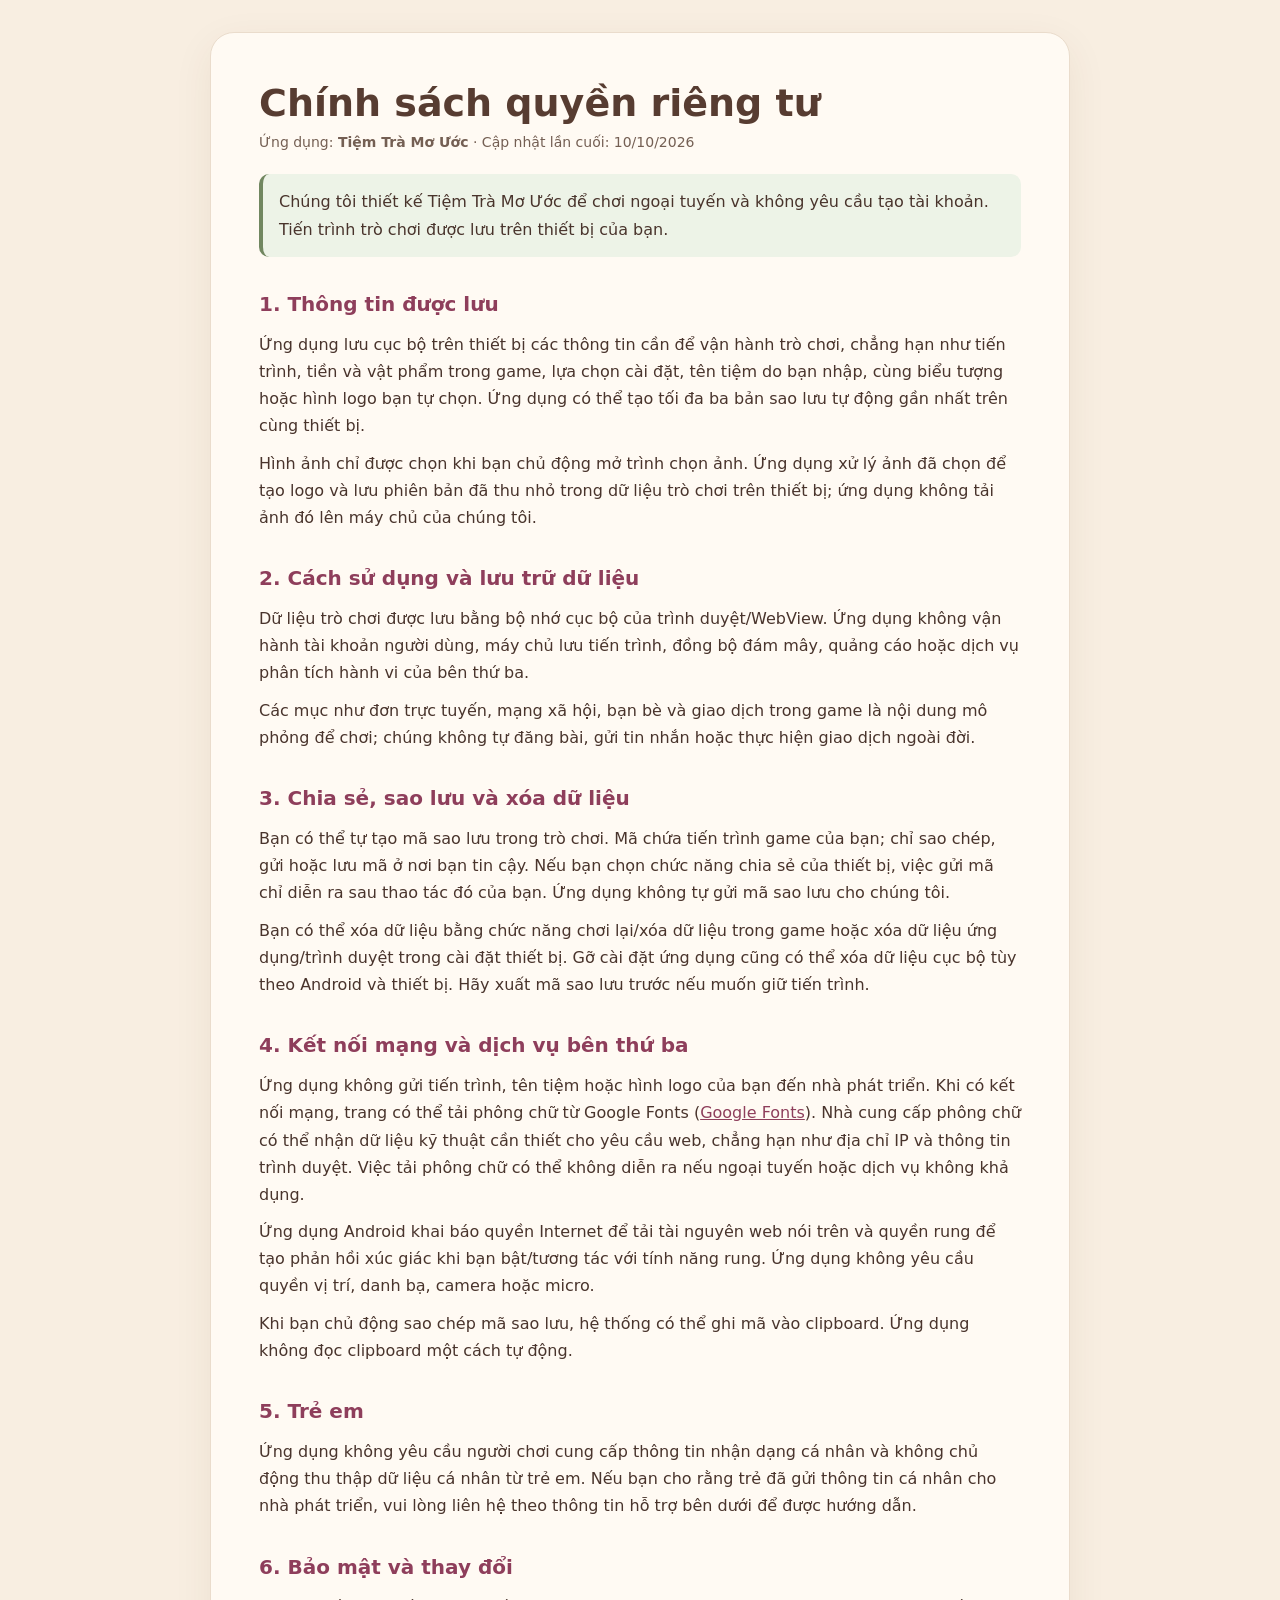
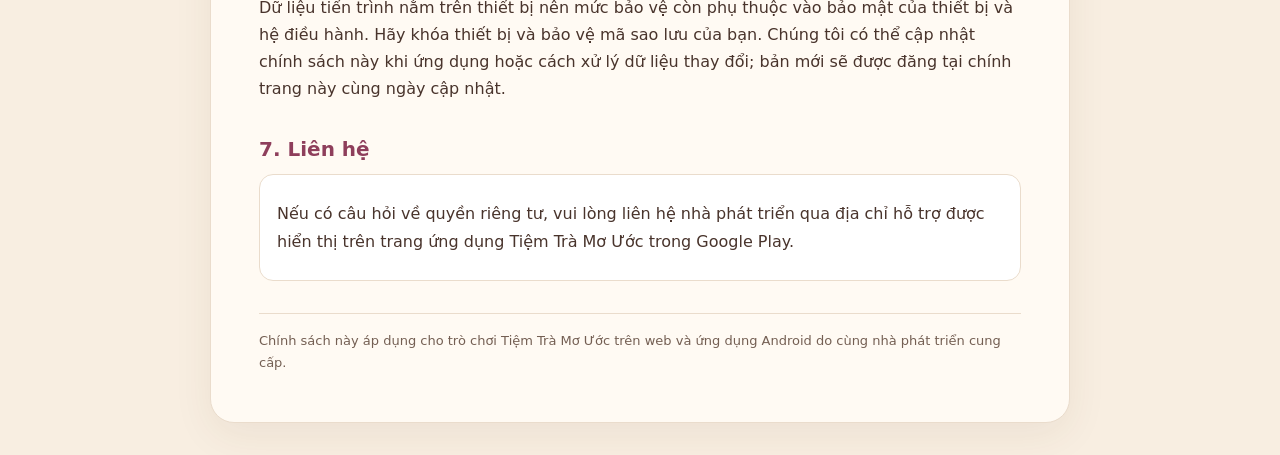
==== privacy-policy.html @ 904a8aa7 "ok" ====
<!doctype html>
<html lang="vi">
<head>
  <meta charset="utf-8">
  <meta name="viewport" content="width=device-width, initial-scale=1">
  <meta name="description" content="Chính sách quyền riêng tư của trò chơi Tiệm Trà Mơ Ước.">
  <meta name="theme-color" content="#fdf3e4">
  <title>Chính sách quyền riêng tư · Tiệm Trà Mơ Ước</title>
  <style>
    :root{color-scheme:light;--ink:#49342c;--muted:#745f53;--pink:#d95d82;--paper:#fffaf3;--line:#eadccc;--green:#718760}
    *{box-sizing:border-box}body{margin:0;background:#f8eee1;color:var(--ink);font:16px/1.7 system-ui,-apple-system,"Segoe UI",sans-serif}
    main{width:min(860px,calc(100% - 32px));margin:32px auto;padding:clamp(22px,5vw,48px);background:var(--paper);border:1px solid var(--line);border-radius:24px;box-shadow:0 12px 40px #55391a12}
    h1{margin:0 0 4px;font-size:clamp(27px,5vw,38px);line-height:1.2;color:#573c31}h2{margin:30px 0 8px;font-size:20px;color:#8e3e5b}p,ul{margin:10px 0}li{padding:3px 0}.updated{color:var(--muted);font-size:14px}.notice{margin:20px 0;padding:14px 16px;border-left:4px solid var(--green);border-radius:10px;background:#edf3e7}.contact{padding:15px 17px;border:1px solid var(--line);border-radius:14px;background:#fff}a{color:#8e3e5b;overflow-wrap:anywhere}footer{margin-top:32px;padding-top:16px;border-top:1px solid var(--line);font-size:13px;color:var(--muted)}
    @media(max-width:520px){main{width:100%;margin:0;border-radius:0;border:0;min-height:100vh}.updated{margin-bottom:20px}}
  </style>
</head>
<body>
<main>
  <header>
    <h1>Chính sách quyền riêng tư</h1>
    <div class="updated">Ứng dụng: <strong>Tiệm Trà Mơ Ước</strong> · Cập nhật lần cuối: 10/10/2026</div>
  </header>

  <div class="notice">Chúng tôi thiết kế Tiệm Trà Mơ Ước để chơi ngoại tuyến và không yêu cầu tạo tài khoản. Tiến trình trò chơi được lưu trên thiết bị của bạn.</div>

  <h2>1. Thông tin được lưu</h2>
  <p>Ứng dụng lưu cục bộ trên thiết bị các thông tin cần để vận hành trò chơi, chẳng hạn như tiến trình, tiền và vật phẩm trong game, lựa chọn cài đặt, tên tiệm do bạn nhập, cùng biểu tượng hoặc hình logo bạn tự chọn. Ứng dụng có thể tạo tối đa ba bản sao lưu tự động gần nhất trên cùng thiết bị.</p>
  <p>Hình ảnh chỉ được chọn khi bạn chủ động mở trình chọn ảnh. Ứng dụng xử lý ảnh đã chọn để tạo logo và lưu phiên bản đã thu nhỏ trong dữ liệu trò chơi trên thiết bị; ứng dụng không tải ảnh đó lên máy chủ của chúng tôi.</p>

  <h2>2. Cách sử dụng và lưu trữ dữ liệu</h2>
  <p>Dữ liệu trò chơi được lưu bằng bộ nhớ cục bộ của trình duyệt/WebView. Ứng dụng không vận hành tài khoản người dùng, máy chủ lưu tiến trình, đồng bộ đám mây, quảng cáo hoặc dịch vụ phân tích hành vi của bên thứ ba.</p>
  <p>Các mục như đơn trực tuyến, mạng xã hội, bạn bè và giao dịch trong game là nội dung mô phỏng để chơi; chúng không tự đăng bài, gửi tin nhắn hoặc thực hiện giao dịch ngoài đời.</p>

  <h2>3. Chia sẻ, sao lưu và xóa dữ liệu</h2>
  <p>Bạn có thể tự tạo mã sao lưu trong trò chơi. Mã chứa tiến trình game của bạn; chỉ sao chép, gửi hoặc lưu mã ở nơi bạn tin cậy. Nếu bạn chọn chức năng chia sẻ của thiết bị, việc gửi mã chỉ diễn ra sau thao tác đó của bạn. Ứng dụng không tự gửi mã sao lưu cho chúng tôi.</p>
  <p>Bạn có thể xóa dữ liệu bằng chức năng chơi lại/xóa dữ liệu trong game hoặc xóa dữ liệu ứng dụng/trình duyệt trong cài đặt thiết bị. Gỡ cài đặt ứng dụng cũng có thể xóa dữ liệu cục bộ tùy theo Android và thiết bị. Hãy xuất mã sao lưu trước nếu muốn giữ tiến trình.</p>

  <h2>4. Kết nối mạng và dịch vụ bên thứ ba</h2>
  <p>Ứng dụng không gửi tiến trình, tên tiệm hoặc hình logo của bạn đến nhà phát triển. Khi có kết nối mạng, trang có thể tải phông chữ từ Google Fonts (<a href="https://fonts.googleapis.com/" rel="noopener noreferrer">Google Fonts</a>). Nhà cung cấp phông chữ có thể nhận dữ liệu kỹ thuật cần thiết cho yêu cầu web, chẳng hạn như địa chỉ IP và thông tin trình duyệt. Việc tải phông chữ có thể không diễn ra nếu ngoại tuyến hoặc dịch vụ không khả dụng.</p>
  <p>Ứng dụng Android khai báo quyền Internet để tải tài nguyên web nói trên và quyền rung để tạo phản hồi xúc giác khi bạn bật/tương tác với tính năng rung. Ứng dụng không yêu cầu quyền vị trí, danh bạ, camera hoặc micro.</p>
  <p>Khi bạn chủ động sao chép mã sao lưu, hệ thống có thể ghi mã vào clipboard. Ứng dụng không đọc clipboard một cách tự động.</p>

  <h2>5. Trẻ em</h2>
  <p>Ứng dụng không yêu cầu người chơi cung cấp thông tin nhận dạng cá nhân và không chủ động thu thập dữ liệu cá nhân từ trẻ em. Nếu bạn cho rằng trẻ đã gửi thông tin cá nhân cho nhà phát triển, vui lòng liên hệ theo thông tin hỗ trợ bên dưới để được hướng dẫn.</p>

  <h2>6. Bảo mật và thay đổi</h2>
  <p>Dữ liệu tiến trình nằm trên thiết bị nên mức bảo vệ còn phụ thuộc vào bảo mật của thiết bị và hệ điều hành. Hãy khóa thiết bị và bảo vệ mã sao lưu của bạn. Chúng tôi có thể cập nhật chính sách này khi ứng dụng hoặc cách xử lý dữ liệu thay đổi; bản mới sẽ được đăng tại chính trang này cùng ngày cập nhật.</p>

  <h2>7. Liên hệ</h2>
  <div class="contact">
    <p>Nếu có câu hỏi về quyền riêng tư, vui lòng liên hệ nhà phát triển qua địa chỉ hỗ trợ được hiển thị trên trang ứng dụng Tiệm Trà Mơ Ước trong Google Play.</p>
  </div>

  <footer>Chính sách này áp dụng cho trò chơi Tiệm Trà Mơ Ước trên web và ứng dụng Android do cùng nhà phát triển cung cấp.</footer>
</main>
</body>
</html>
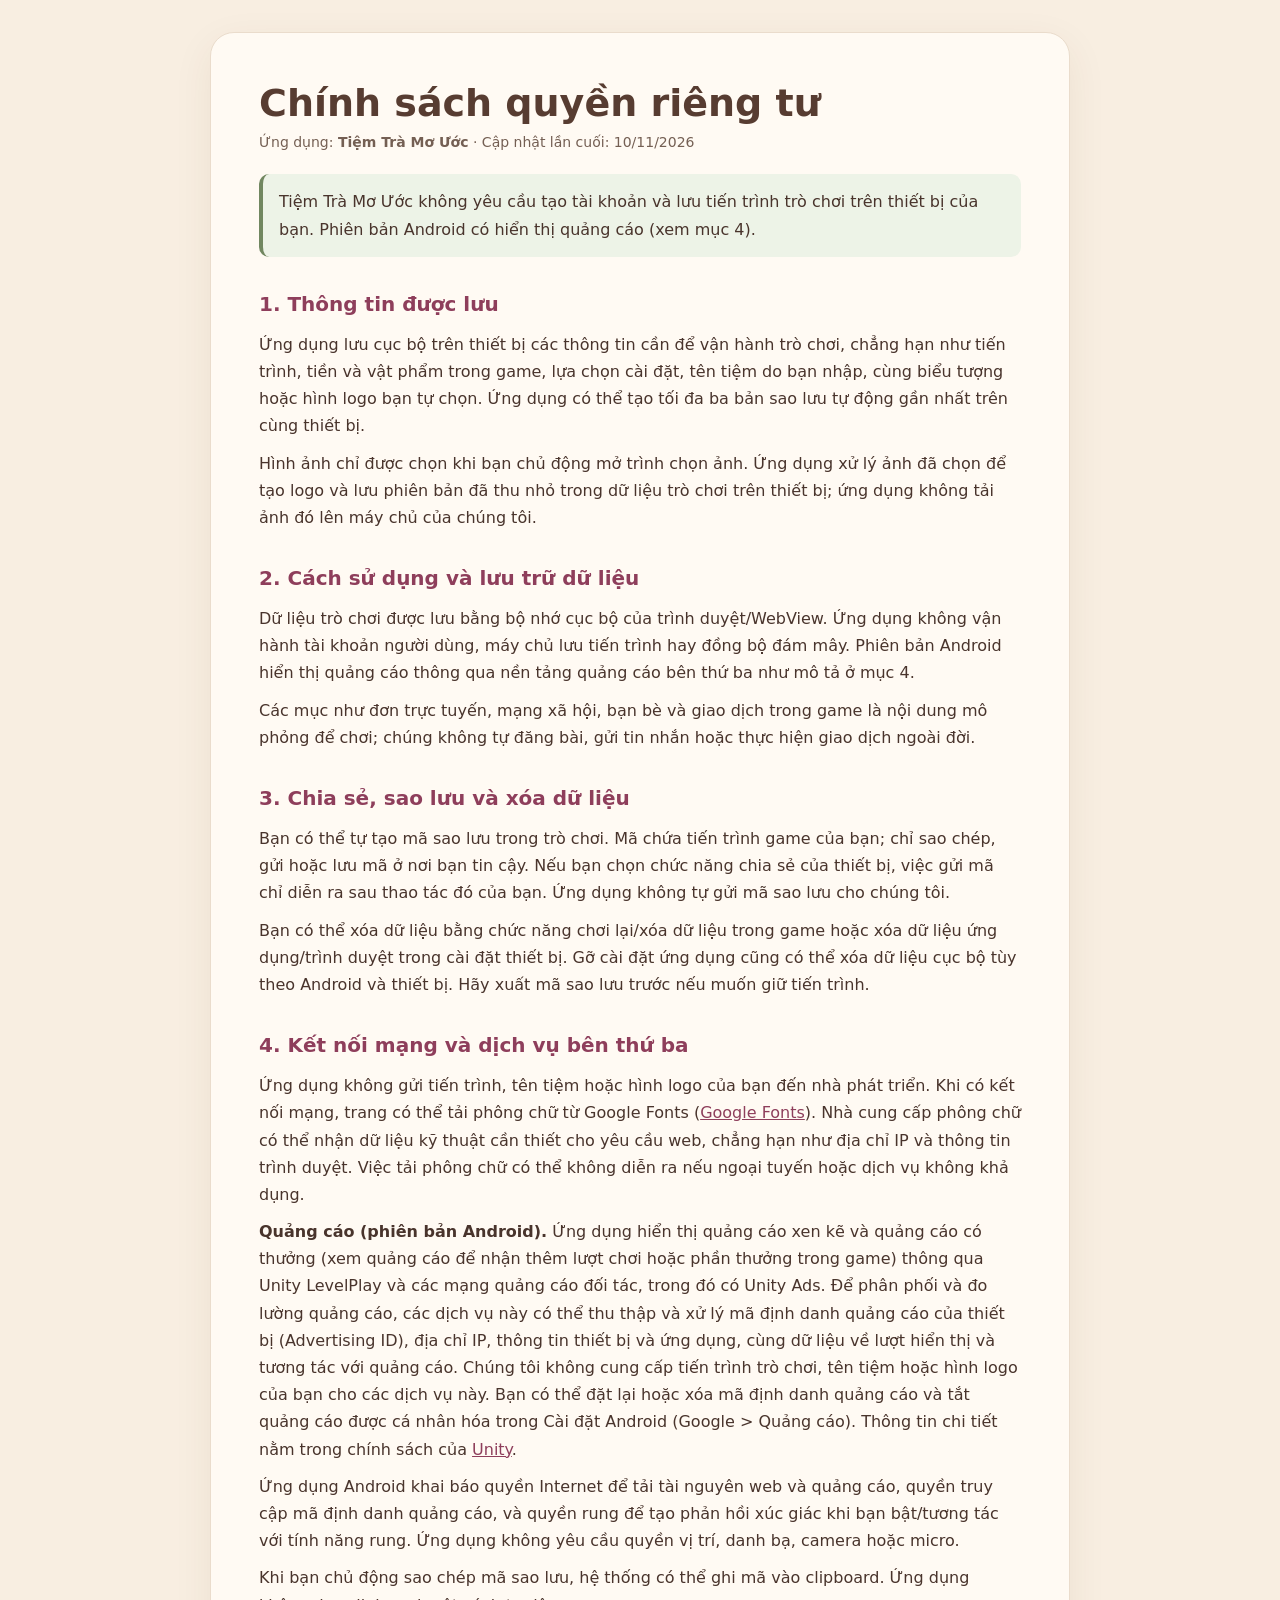
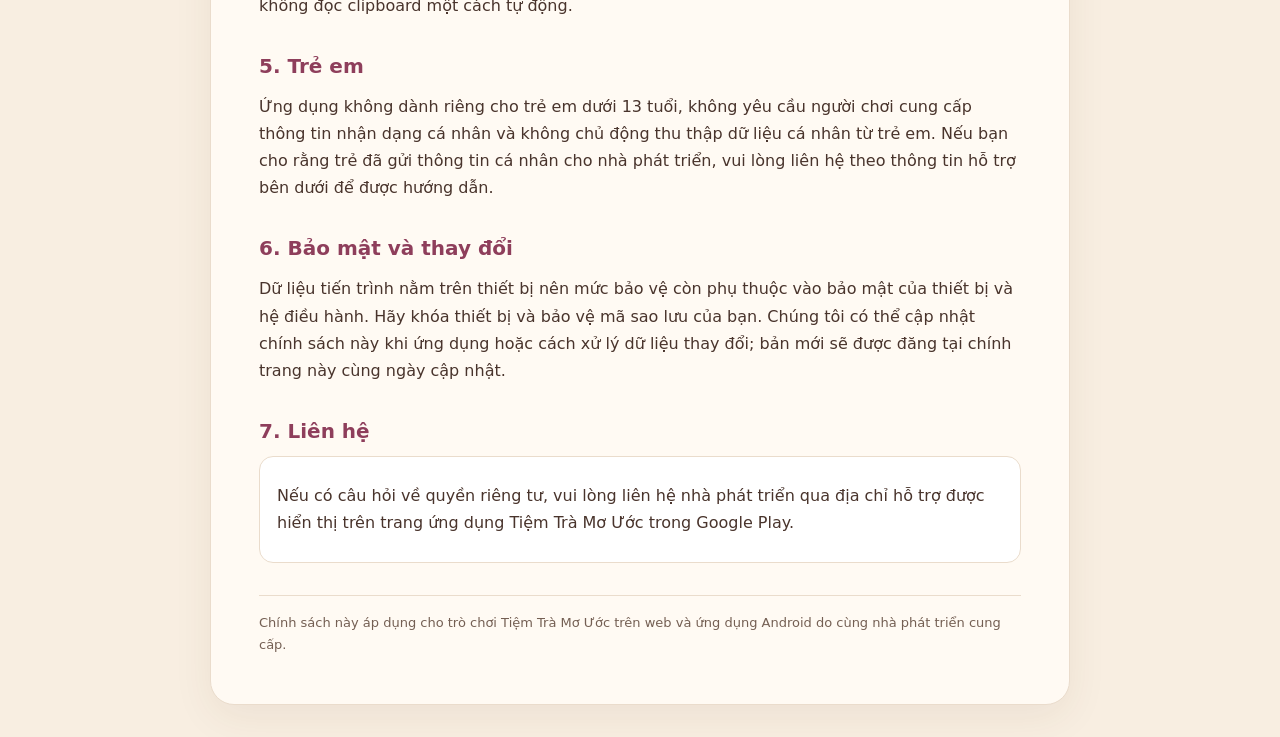
==== commit f9ae2a71: "up" ====
--- a/privacy-policy.html
+++ b/privacy-policy.html
@@ -18,17 +18,17 @@
 <main>
   <header>
     <h1>Chính sách quyền riêng tư</h1>
-    <div class="updated">Ứng dụng: <strong>Tiệm Trà Mơ Ước</strong> · Cập nhật lần cuối: 10/10/2026</div>
+    <div class="updated">Ứng dụng: <strong>Tiệm Trà Mơ Ước</strong> · Cập nhật lần cuối: 10/11/2026</div>
   </header>
 
-  <div class="notice">Chúng tôi thiết kế Tiệm Trà Mơ Ước để chơi ngoại tuyến và không yêu cầu tạo tài khoản. Tiến trình trò chơi được lưu trên thiết bị của bạn.</div>
+  <div class="notice">Tiệm Trà Mơ Ước không yêu cầu tạo tài khoản và lưu tiến trình trò chơi trên thiết bị của bạn. Phiên bản Android có hiển thị quảng cáo (xem mục 4).</div>
 
   <h2>1. Thông tin được lưu</h2>
   <p>Ứng dụng lưu cục bộ trên thiết bị các thông tin cần để vận hành trò chơi, chẳng hạn như tiến trình, tiền và vật phẩm trong game, lựa chọn cài đặt, tên tiệm do bạn nhập, cùng biểu tượng hoặc hình logo bạn tự chọn. Ứng dụng có thể tạo tối đa ba bản sao lưu tự động gần nhất trên cùng thiết bị.</p>
   <p>Hình ảnh chỉ được chọn khi bạn chủ động mở trình chọn ảnh. Ứng dụng xử lý ảnh đã chọn để tạo logo và lưu phiên bản đã thu nhỏ trong dữ liệu trò chơi trên thiết bị; ứng dụng không tải ảnh đó lên máy chủ của chúng tôi.</p>
 
   <h2>2. Cách sử dụng và lưu trữ dữ liệu</h2>
-  <p>Dữ liệu trò chơi được lưu bằng bộ nhớ cục bộ của trình duyệt/WebView. Ứng dụng không vận hành tài khoản người dùng, máy chủ lưu tiến trình, đồng bộ đám mây, quảng cáo hoặc dịch vụ phân tích hành vi của bên thứ ba.</p>
+  <p>Dữ liệu trò chơi được lưu bằng bộ nhớ cục bộ của trình duyệt/WebView. Ứng dụng không vận hành tài khoản người dùng, máy chủ lưu tiến trình hay đồng bộ đám mây. Phiên bản Android hiển thị quảng cáo thông qua nền tảng quảng cáo bên thứ ba như mô tả ở mục 4.</p>
   <p>Các mục như đơn trực tuyến, mạng xã hội, bạn bè và giao dịch trong game là nội dung mô phỏng để chơi; chúng không tự đăng bài, gửi tin nhắn hoặc thực hiện giao dịch ngoài đời.</p>
 
   <h2>3. Chia sẻ, sao lưu và xóa dữ liệu</h2>
@@ -37,11 +37,12 @@
 
   <h2>4. Kết nối mạng và dịch vụ bên thứ ba</h2>
   <p>Ứng dụng không gửi tiến trình, tên tiệm hoặc hình logo của bạn đến nhà phát triển. Khi có kết nối mạng, trang có thể tải phông chữ từ Google Fonts (<a href="https://fonts.googleapis.com/" rel="noopener noreferrer">Google Fonts</a>). Nhà cung cấp phông chữ có thể nhận dữ liệu kỹ thuật cần thiết cho yêu cầu web, chẳng hạn như địa chỉ IP và thông tin trình duyệt. Việc tải phông chữ có thể không diễn ra nếu ngoại tuyến hoặc dịch vụ không khả dụng.</p>
-  <p>Ứng dụng Android khai báo quyền Internet để tải tài nguyên web nói trên và quyền rung để tạo phản hồi xúc giác khi bạn bật/tương tác với tính năng rung. Ứng dụng không yêu cầu quyền vị trí, danh bạ, camera hoặc micro.</p>
+  <p><strong>Quảng cáo (phiên bản Android).</strong> Ứng dụng hiển thị quảng cáo xen kẽ và quảng cáo có thưởng (xem quảng cáo để nhận thêm lượt chơi hoặc phần thưởng trong game) thông qua Unity LevelPlay và các mạng quảng cáo đối tác, trong đó có Unity Ads. Để phân phối và đo lường quảng cáo, các dịch vụ này có thể thu thập và xử lý mã định danh quảng cáo của thiết bị (Advertising ID), địa chỉ IP, thông tin thiết bị và ứng dụng, cùng dữ liệu về lượt hiển thị và tương tác với quảng cáo. Chúng tôi không cung cấp tiến trình trò chơi, tên tiệm hoặc hình logo của bạn cho các dịch vụ này. Bạn có thể đặt lại hoặc xóa mã định danh quảng cáo và tắt quảng cáo được cá nhân hóa trong Cài đặt Android (Google &gt; Quảng cáo). Thông tin chi tiết nằm trong chính sách của <a href="https://unity.com/legal/privacy-policy" rel="noopener noreferrer">Unity</a>.</p>
+  <p>Ứng dụng Android khai báo quyền Internet để tải tài nguyên web và quảng cáo, quyền truy cập mã định danh quảng cáo, và quyền rung để tạo phản hồi xúc giác khi bạn bật/tương tác với tính năng rung. Ứng dụng không yêu cầu quyền vị trí, danh bạ, camera hoặc micro.</p>
   <p>Khi bạn chủ động sao chép mã sao lưu, hệ thống có thể ghi mã vào clipboard. Ứng dụng không đọc clipboard một cách tự động.</p>
 
   <h2>5. Trẻ em</h2>
-  <p>Ứng dụng không yêu cầu người chơi cung cấp thông tin nhận dạng cá nhân và không chủ động thu thập dữ liệu cá nhân từ trẻ em. Nếu bạn cho rằng trẻ đã gửi thông tin cá nhân cho nhà phát triển, vui lòng liên hệ theo thông tin hỗ trợ bên dưới để được hướng dẫn.</p>
+  <p>Ứng dụng không dành riêng cho trẻ em dưới 13 tuổi, không yêu cầu người chơi cung cấp thông tin nhận dạng cá nhân và không chủ động thu thập dữ liệu cá nhân từ trẻ em. Nếu bạn cho rằng trẻ đã gửi thông tin cá nhân cho nhà phát triển, vui lòng liên hệ theo thông tin hỗ trợ bên dưới để được hướng dẫn.</p>
 
   <h2>6. Bảo mật và thay đổi</h2>
   <p>Dữ liệu tiến trình nằm trên thiết bị nên mức bảo vệ còn phụ thuộc vào bảo mật của thiết bị và hệ điều hành. Hãy khóa thiết bị và bảo vệ mã sao lưu của bạn. Chúng tôi có thể cập nhật chính sách này khi ứng dụng hoặc cách xử lý dữ liệu thay đổi; bản mới sẽ được đăng tại chính trang này cùng ngày cập nhật.</p>
